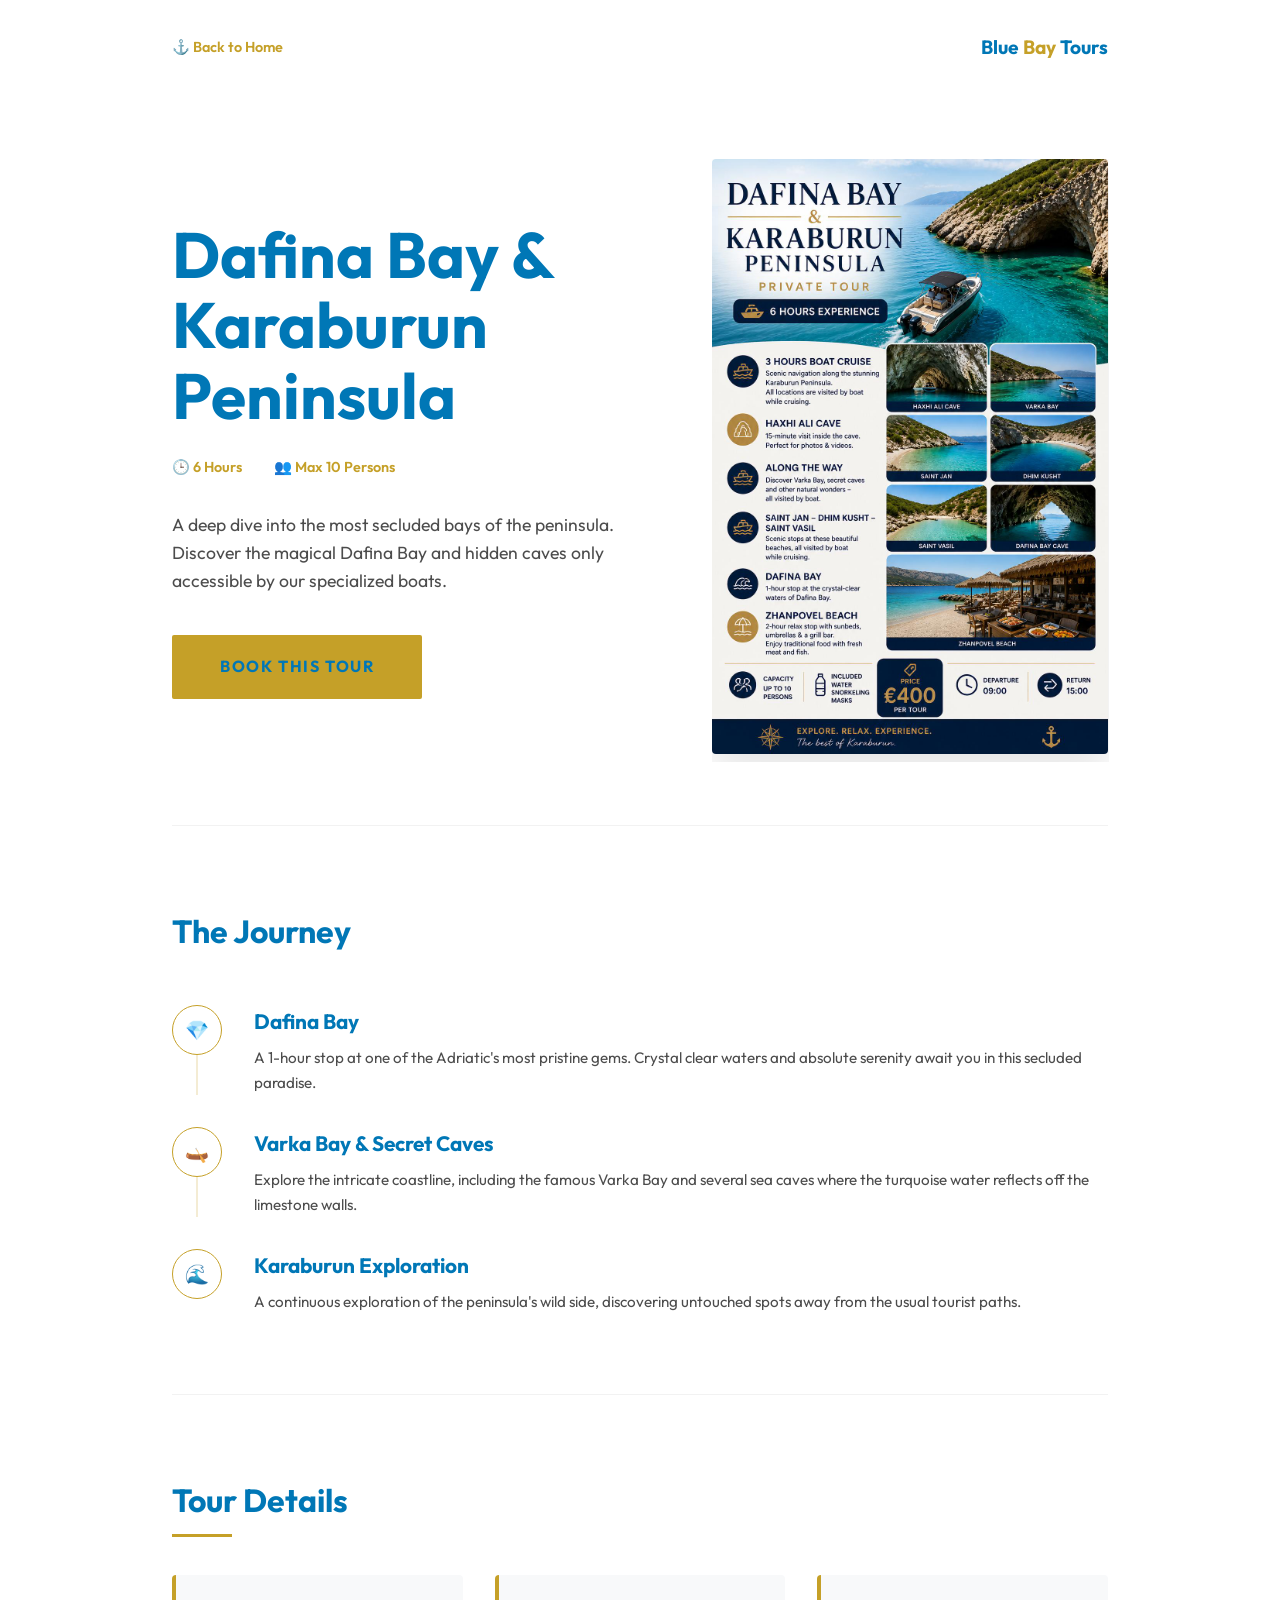
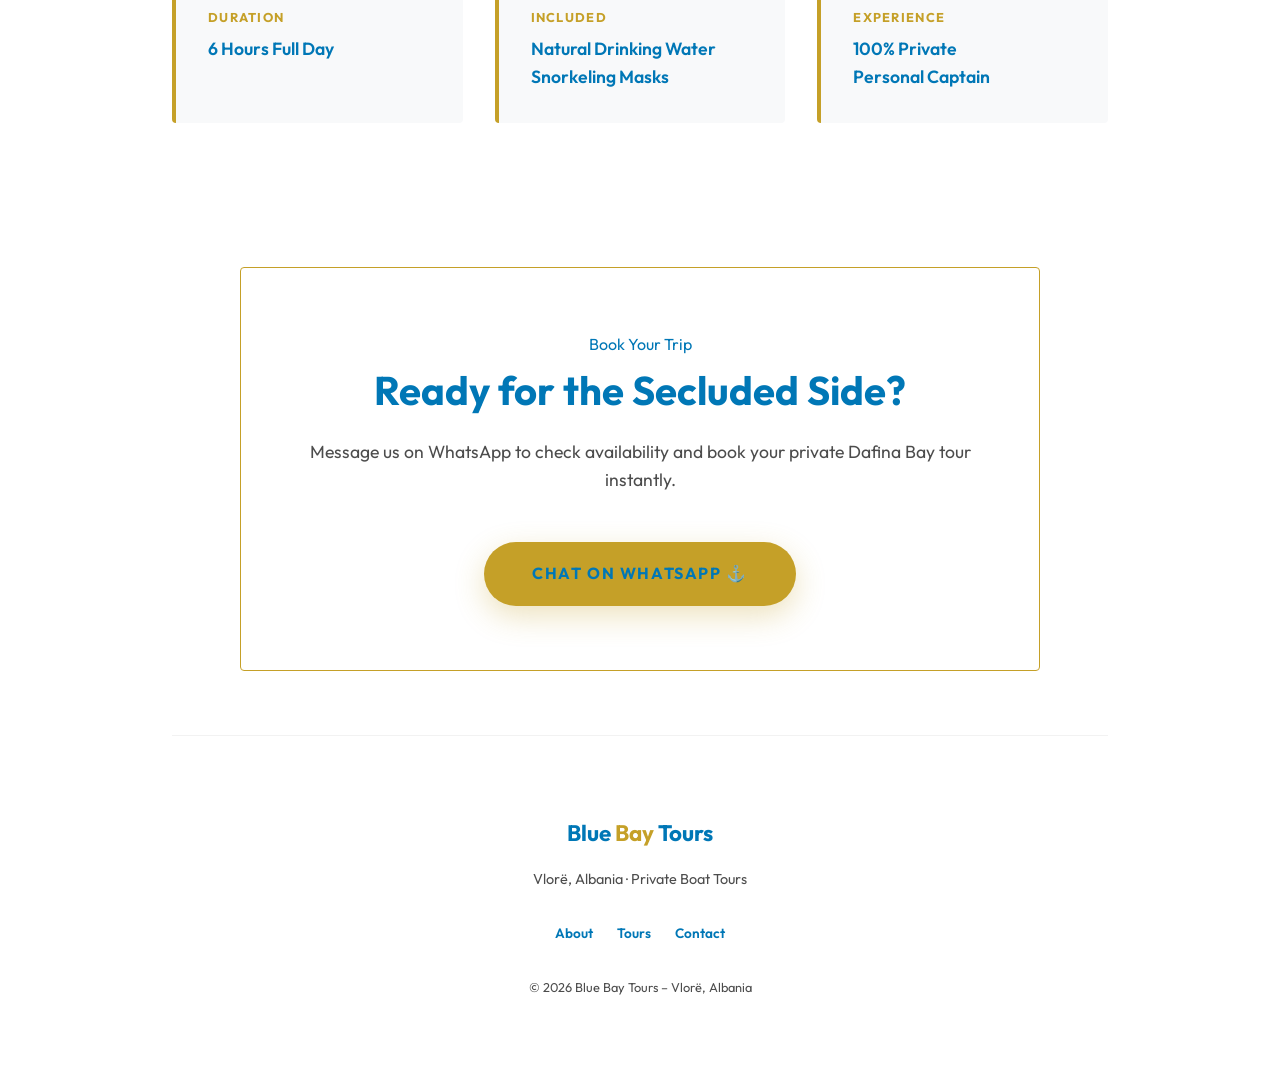
==== dafina-bay-tour.html @ d7ace88e "Add hero background video for a more dynamic experience" ====
<!DOCTYPE html>
<html lang="en">
<head>
<meta charset="UTF-8">
<meta name="viewport" content="width=device-width, initial-scale=1.0">
<title>Dafina Bay & Karaburun Peninsula – Blue Bay Tours</title>
<link href="https://fonts.googleapis.com/css2?family=Outfit:wght@300;400;500;600;700&display=swap" rel="stylesheet">
<style>
  :root {
    --pearl: #FFFFFF;
    --navy: #0077B6;
    --gold: #C5A028;
    --gold-light: #E0C158;
    --white: #FFFFFF;
    --black: #000000;
    --white-dim: rgba(0, 0, 0, 0.7);
    --font-main: 'Outfit', sans-serif;
    --transition: 0.5s cubic-bezier(0.23, 1, 0.32, 1);
  }
  *, *::before, *::after { margin: 0; padding: 0; box-sizing: border-box; }
  body {
    background: var(--white);
    color: var(--navy);
    font-family: var(--font-main);
    line-height: 1.6;
    overflow-x: hidden;
  }
  .container { max-width: 1000px; margin: 0 auto; padding: 0 2rem; }
  
  header { padding: 2rem 0; display: flex; align-items: center; justify-content: space-between; }
  .back-link { text-decoration: none; color: var(--gold); font-weight: 600; font-size: 0.9rem; display: flex; align-items: center; gap: 0.5rem; transition: transform 0.3s; }
  .back-link:hover { transform: translateX(-5px); }
  
  .tour-hero { padding: 4rem 0; display: grid; grid-template-columns: 1.2fr 1fr; gap: 4rem; align-items: center; }
  .hero-content h1 { font-size: clamp(2.5rem, 5vw, 4rem); line-height: 1.1; margin-bottom: 1.5rem; font-weight: 700; color: var(--navy); }
  .hero-meta { display: flex; gap: 2rem; margin-bottom: 2rem; }
  .meta-item { display: flex; align-items: center; gap: 0.6rem; font-size: 0.9rem; font-weight: 600; color: var(--gold); }
  .hero-img { width: 100%; border-radius: 4px; box-shadow: 0 20px 40px rgba(0,0,0,0.1); }
  
  .tour-section { padding: 5rem 0; border-top: 1px solid rgba(0,0,0,0.05); }
  .section-title { margin-bottom: 3rem; font-size: 2rem; position: relative; }
  .section-title::after { content: ''; position: absolute; bottom: -10px; left: 0; width: 60px; height: 3px; background: var(--gold); }
  
  /* ===== REVEAL ANIMATIONS ===== */
  .js-enabled .reveal {
    opacity: 0;
    will-change: transform, opacity, filter, clip-path;
    transition: all 1.2s cubic-bezier(0.16, 1, 0.3, 1);
  }
  .js-enabled .reveal-up { transform: translateY(50px); }
  .js-enabled .reveal-left { transform: translateX(-50px); }
  .js-enabled .reveal-right { transform: translateX(50px); }
  .js-enabled .reveal-scale { transform: scale(0.95); }
  .js-enabled .reveal-blur { filter: blur(8px); }
  
  .mask-wrap { overflow: hidden; display: block; }
  .js-enabled .reveal-mask { transform: translateY(100%); }
  
  .js-enabled .reveal-clip { clip-path: inset(100% 0 0 0); }
  
  .reveal.visible {
    opacity: 1 !important;
    transform: translate(0) scale(1) !important;
    filter: blur(0) !important;
    clip-path: inset(0 0 0 0) !important;
  }
  
  .itinerary { display: flex; flex-direction: column; gap: 2rem; }
  .itinerary-item { display: flex; gap: 2rem; position: relative; }
  .itinerary-item::before { content: ''; position: absolute; left: 24px; top: 50px; bottom: -30px; width: 2px; background: rgba(197, 160, 40, 0.2); }
  .itinerary-item:last-child::before { display: none; }
  .itinerary-icon { width: 50px; height: 50px; background: var(--white); color: var(--gold); border: 1px solid var(--gold); border-radius: 50%; display: flex; align-items: center; justify-content: center; font-size: 1.2rem; flex-shrink: 0; z-index: 2; }
  .itinerary-text h3 { margin-bottom: 0.5rem; font-size: 1.3rem; }
  .itinerary-text p { color: var(--white-dim); font-size: 0.95rem; }
  
  .info-grid { display: grid; grid-template-columns: repeat(auto-fit, minmax(200px, 1fr)); gap: 2rem; }
  .info-card { background: #F8F9FA; padding: 2rem; border-radius: 4px; border-left: 4px solid var(--gold); }
  .info-card h4 { font-size: 0.8rem; text-transform: uppercase; letter-spacing: 0.1em; color: var(--gold); margin-bottom: 0.5rem; }
  .info-card p { font-size: 1.1rem; font-weight: 600; }
  
  .booking-box { background: var(--white); color: var(--navy); padding: 4rem; border-radius: 4px; text-align: center; margin-top: 4rem; border: 1px solid var(--gold); }
  .btn-primary { background: var(--gold); color: var(--navy); text-decoration: none; padding: 1.2rem 3rem; border-radius: 2px; font-weight: 700; font-size: 1rem; text-transform: uppercase; letter-spacing: 0.1em; display: inline-block; transition: all var(--transition); }
  .btn-primary:hover { background: var(--gold-light); transform: translateY(-3px); box-shadow: 0 10px 30px rgba(197, 160, 40, 0.3); }

  @media (max-width: 900px) {
    .tour-hero { grid-template-columns: 1fr; gap: 2rem; text-align: center; }
    .hero-meta { justify-content: center; }
    .hero-content { order: 2; }
    .hero-img-wrap { order: 1; }
    .booking-box { padding: 3rem 2rem; }
    .info-grid { grid-template-columns: 1fr; }
  }
</style>
</head>
<body>

<div class="container">
  <header>
    <a href="index.html" class="back-link">⚓ Back to Home</a>
    <div style="font-weight: 700; font-size: 1.2rem;">Blue <span style="color: var(--gold);">Bay</span> Tours</div>
  </header>

  <section class="tour-hero">
    <div class="hero-content">
      <div class="mask-wrap">
        <h1 class="reveal reveal-mask">Dafina Bay &<br>Karaburun Peninsula</h1>
      </div>
      <div class="hero-meta reveal reveal-up">
        <div class="meta-item">🕒 6 Hours</div>
        <div class="meta-item">👥 Max 10 Persons</div>
      </div>
      <p class="reveal reveal-up" style="font-size: 1.1rem; color: var(--white-dim); margin-bottom: 2.5rem;">A deep dive into the most secluded bays of the peninsula. Discover the magical Dafina Bay and hidden caves only accessible by our specialized boats.</p>
      <a href="#book" class="btn-primary reveal reveal-up">Book This Tour</a>
    </div>
    <div class="hero-img-wrap reveal reveal-clip">
      <img src="tour3.jpeg" alt="Dafina Bay" class="hero-img">
    </div>
  </section>

  <section class="tour-section">
    <div class="mask-wrap">
      <h2 class="section-title reveal reveal-mask">The Journey</h2>
    </div>
    <div class="itinerary reveal-grid">
      <div class="itinerary-item reveal reveal-up">
        <div class="itinerary-icon">💎</div>
        <div class="itinerary-text">
          <h3>Dafina Bay</h3>
          <p>A 1-hour stop at one of the Adriatic's most pristine gems. Crystal clear waters and absolute serenity await you in this secluded paradise.</p>
        </div>
      </div>
      <div class="itinerary-item reveal reveal-up">
        <div class="itinerary-icon">🛶</div>
        <div class="itinerary-text">
          <h3>Varka Bay & Secret Caves</h3>
          <p>Explore the intricate coastline, including the famous Varka Bay and several sea caves where the turquoise water reflects off the limestone walls.</p>
        </div>
      </div>
      <div class="itinerary-item reveal reveal-up">
        <div class="itinerary-icon">🌊</div>
        <div class="itinerary-text">
          <h3>Karaburun Exploration</h3>
          <p>A continuous exploration of the peninsula's wild side, discovering untouched spots away from the usual tourist paths.</p>
        </div>
      </div>
    </div>
  </section>

  <section class="tour-section">
    <h2 class="section-title">Tour Details</h2>
    <div class="info-grid">
      <div class="info-card">
        <h4>Duration</h4>
        <p>6 Hours Full Day</p>
      </div>
      <div class="info-card">
        <h4>Included</h4>
        <p>Natural Drinking Water</p>
        <p>Snorkeling Masks</p>
      </div>
      <div class="info-card">
        <h4>Experience</h4>
        <p>100% Private</p>
        <p>Personal Captain</p>
      </div>
    </div>
  </section>

  <section class="booking-box reveal" id="book" style="text-align: center; max-width: 800px; margin: 4rem auto;">
    <span class="section-label">Book Your Trip</span>
    <h2 style="font-family: var(--font-display); font-size: 2.5rem; color: var(--navy); margin-bottom: 1rem;">Ready for the Secluded Side?</h2>
    <p style="color: var(--white-dim); font-size: 1.1rem; margin-bottom: 3rem;">Message us on WhatsApp to check availability and book your private Dafina Bay tour instantly.</p>
    <a href="https://wa.me/355692242662?text=I'm%20interested%20in%20the%20Dafina%20Bay%20Tour" target="_blank" class="btn-primary" style="padding: 1.2rem 3rem; border-radius: 50px; font-size: 1rem; box-shadow: 0 10px 30px rgba(197, 160, 40, 0.3);">Chat on WhatsApp ⚓</a>
  </section>

  <footer style="padding: 5rem 0; text-align: center; border-top: 1px solid rgba(0,0,0,0.05); margin-top: 4rem;">
    <div style="font-family: 'Outfit', sans-serif; font-size: 1.4rem; font-weight: 700; color: var(--navy); margin-bottom: 1rem;">Blue <span style="color: var(--gold);">Bay</span> Tours</div>
    <p style="color: var(--white-dim); font-size: 0.9rem; margin-bottom: 2rem;">Vlorë, Albania · Private Boat Tours</p>
    <div style="display: flex; justify-content: center; gap: 1.5rem; margin-bottom: 2rem;">
      <a href="index.html#about" style="color: var(--navy); text-decoration: none; font-size: 0.85rem; font-weight: 600;">About</a>
      <a href="index.html#tours" style="color: var(--navy); text-decoration: none; font-size: 0.85rem; font-weight: 600;">Tours</a>
      <a href="index.html#contact" style="color: var(--navy); text-decoration: none; font-size: 0.85rem; font-weight: 600;">Contact</a>
    </div>
    <p style="color: var(--white-dim); font-size: 0.8rem;">&copy; 2026 Blue Bay Tours – Vlorë, Albania</p>
  </footer>
</div>

<script>
  document.documentElement.classList.add('js-enabled');
  const io = new IntersectionObserver((entries) => {
    entries.forEach(e => {
      if (e.isIntersecting) {
        revealElement(e.target);
        io.unobserve(e.target);
      }
    });
  }, { threshold: 0.1 });

  function revealElement(el) {
    el.classList.add('visible');
    if (el.classList.contains('reveal-grid')) {
      Array.from(el.children).forEach((child, i) => {
        setTimeout(() => {
          child.classList.add('visible');
          child.style.opacity = '1';
          child.style.transform = 'translate(0) scale(1)';
          child.style.clipPath = 'inset(0 0 0 0)';
        }, i * 150);
      });
    }
  }

  document.querySelectorAll('.reveal').forEach(el => {
    const rect = el.getBoundingClientRect();
    if (rect.top < window.innerHeight && rect.bottom > 0) revealElement(el);
    else io.observe(el);
  });
</script>

</body>
</html>
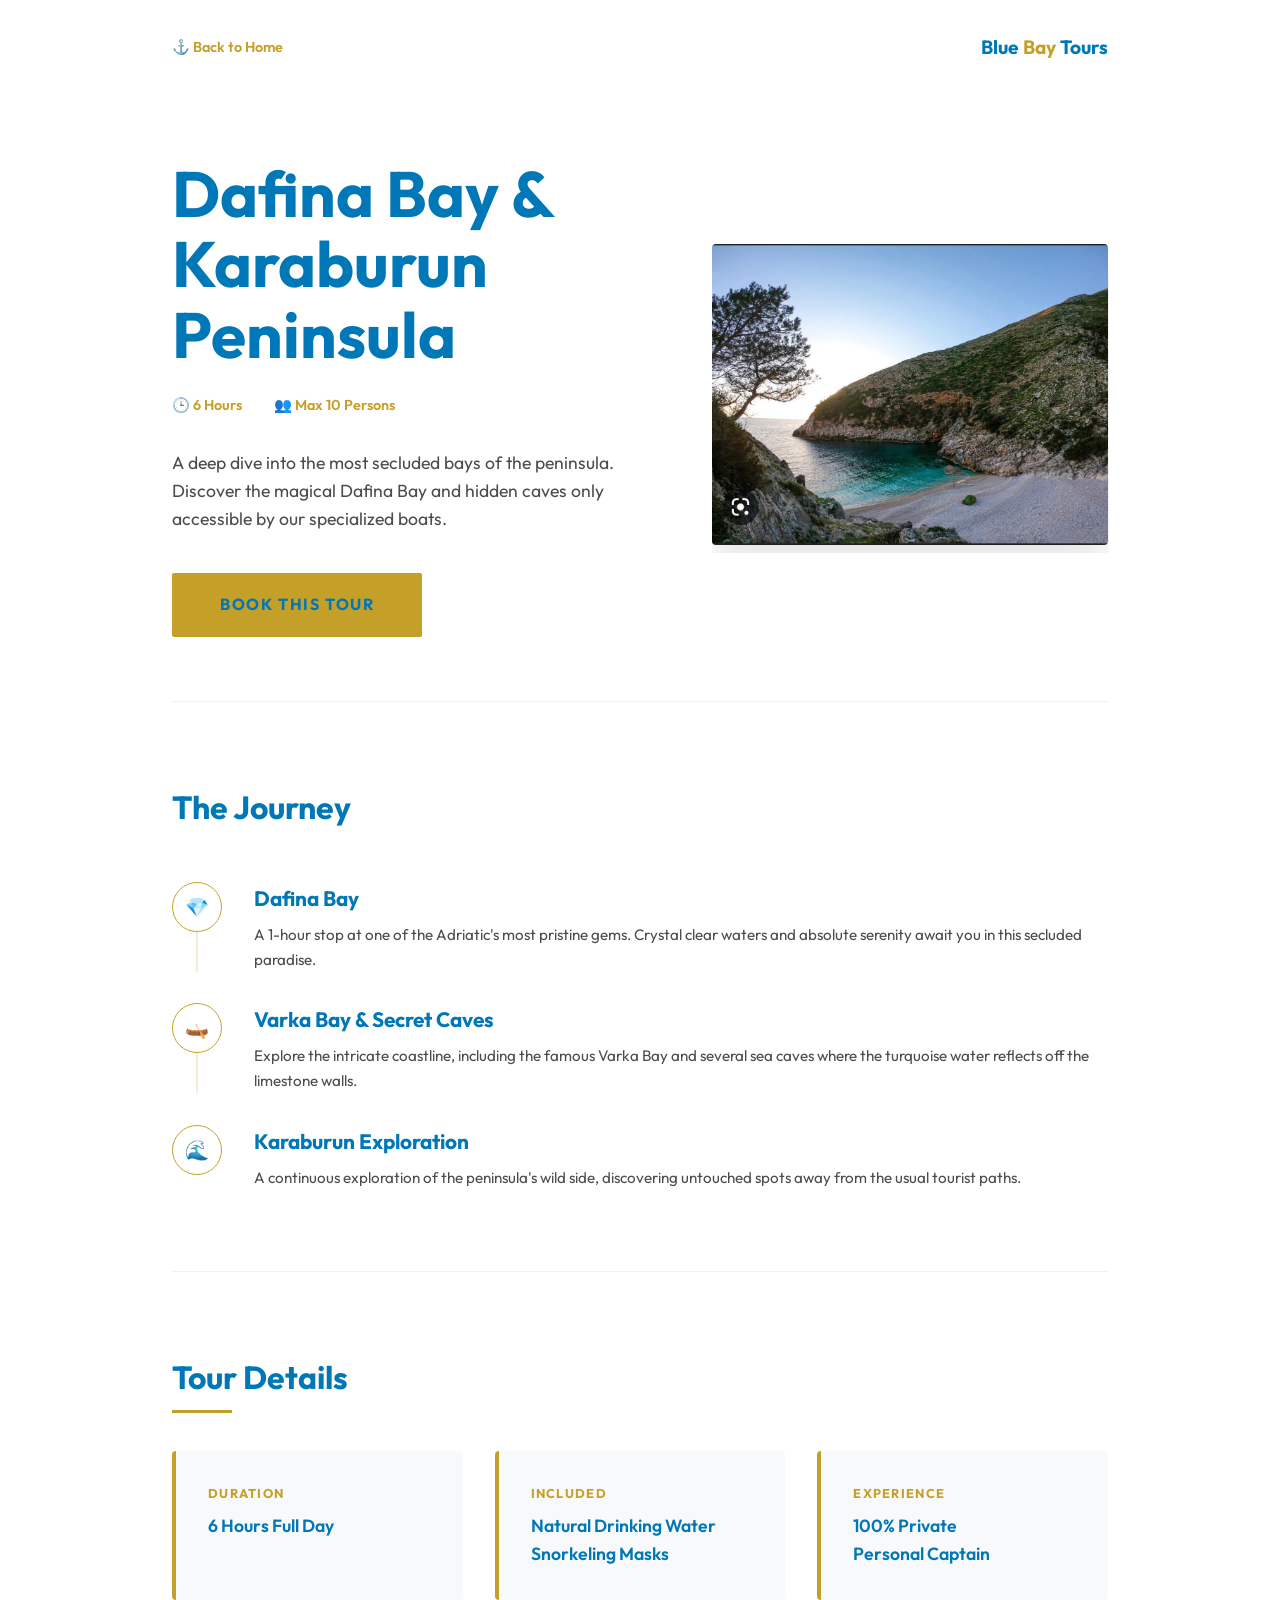
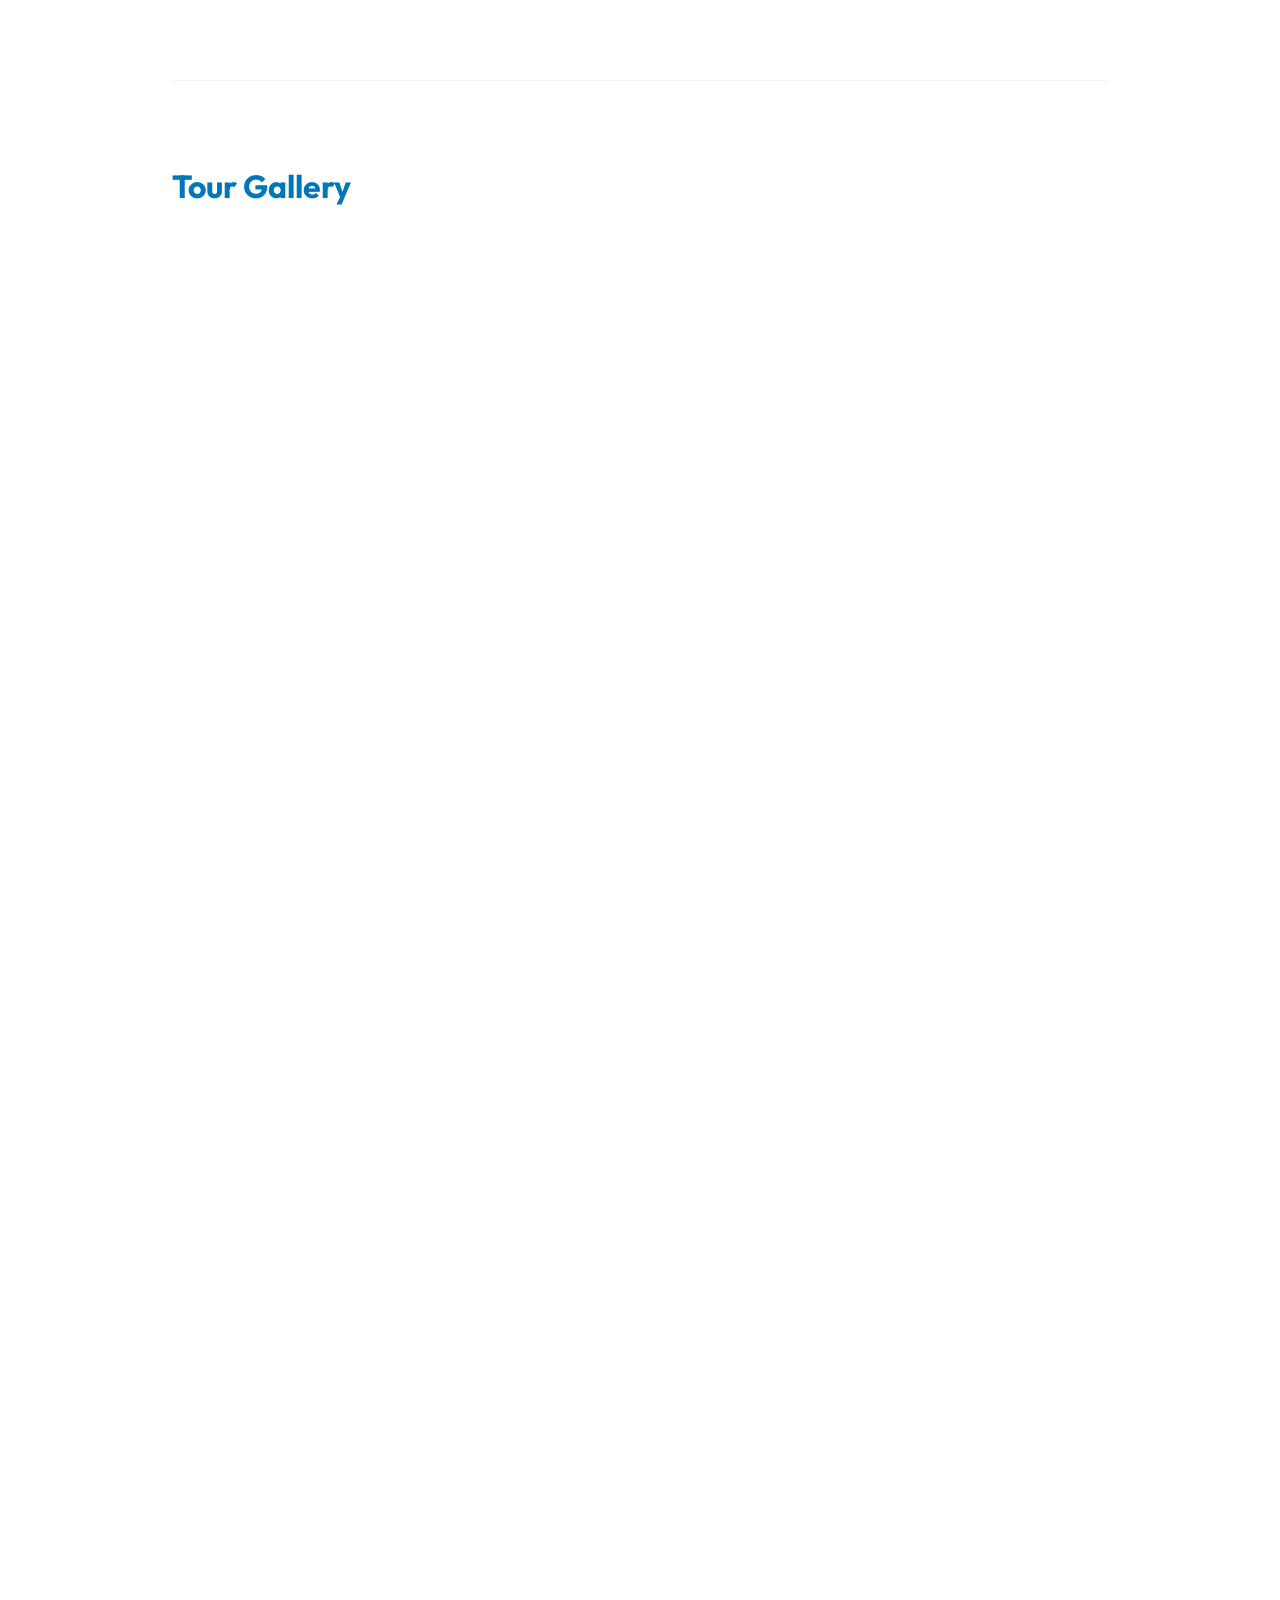
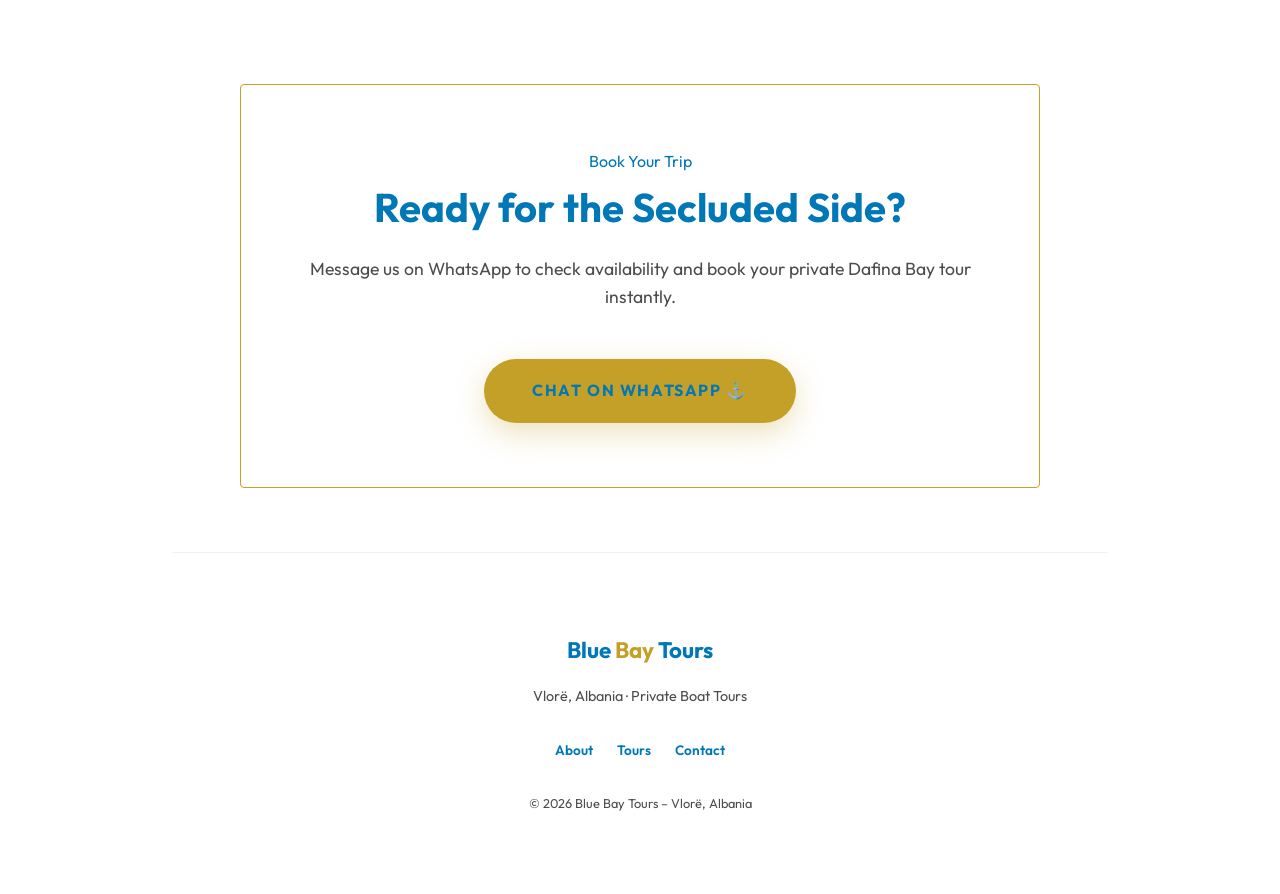
==== commit 3e459090: "Implement premium redesign and dynamic galleries" ====
--- a/dafina-bay-tour.html
+++ b/dafina-bay-tour.html
@@ -112,7 +112,7 @@
       <p class="reveal reveal-up" style="font-size: 1.1rem; color: var(--white-dim); margin-bottom: 2.5rem;">A deep dive into the most secluded bays of the peninsula. Discover the magical Dafina Bay and hidden caves only accessible by our specialized boats.</p>
       <a href="#book" class="btn-primary reveal reveal-up">Book This Tour</a>
     </div>
-    <div class="hero-img-wrap reveal reveal-clip">
+    <div class="hero-img-wrap reveal reveal-clip" data-tour-id="dafina">
       <img src="tour3.jpeg" alt="Dafina Bay" class="hero-img">
     </div>
   </section>
@@ -163,6 +163,16 @@
         <p>100% Private</p>
         <p>Personal Captain</p>
       </div>
+    </div>
+  </section>
+
+  <!-- DYNAMIC GALLERY SECTION -->
+  <section class="tour-section" id="tour-specific-gallery" data-tour-id="dafina">
+    <div class="mask-wrap">
+      <h2 class="section-title reveal reveal-mask">Tour Gallery</h2>
+    </div>
+    <div class="tour-gallery-grid" style="display: grid; grid-template-columns: repeat(auto-fill, minmax(250px, 1fr)); gap: 1rem; margin-top: 2rem;">
+      <!-- Images will be injected here by gallery.js -->
     </div>
   </section>
 
@@ -217,5 +227,9 @@
   });
 </script>
 
+<!-- Dynamic Gallery Scripts -->
+<script src="gallery-config.js"></script>
+<script src="gallery.js"></script>
+
 </body>
 </html>
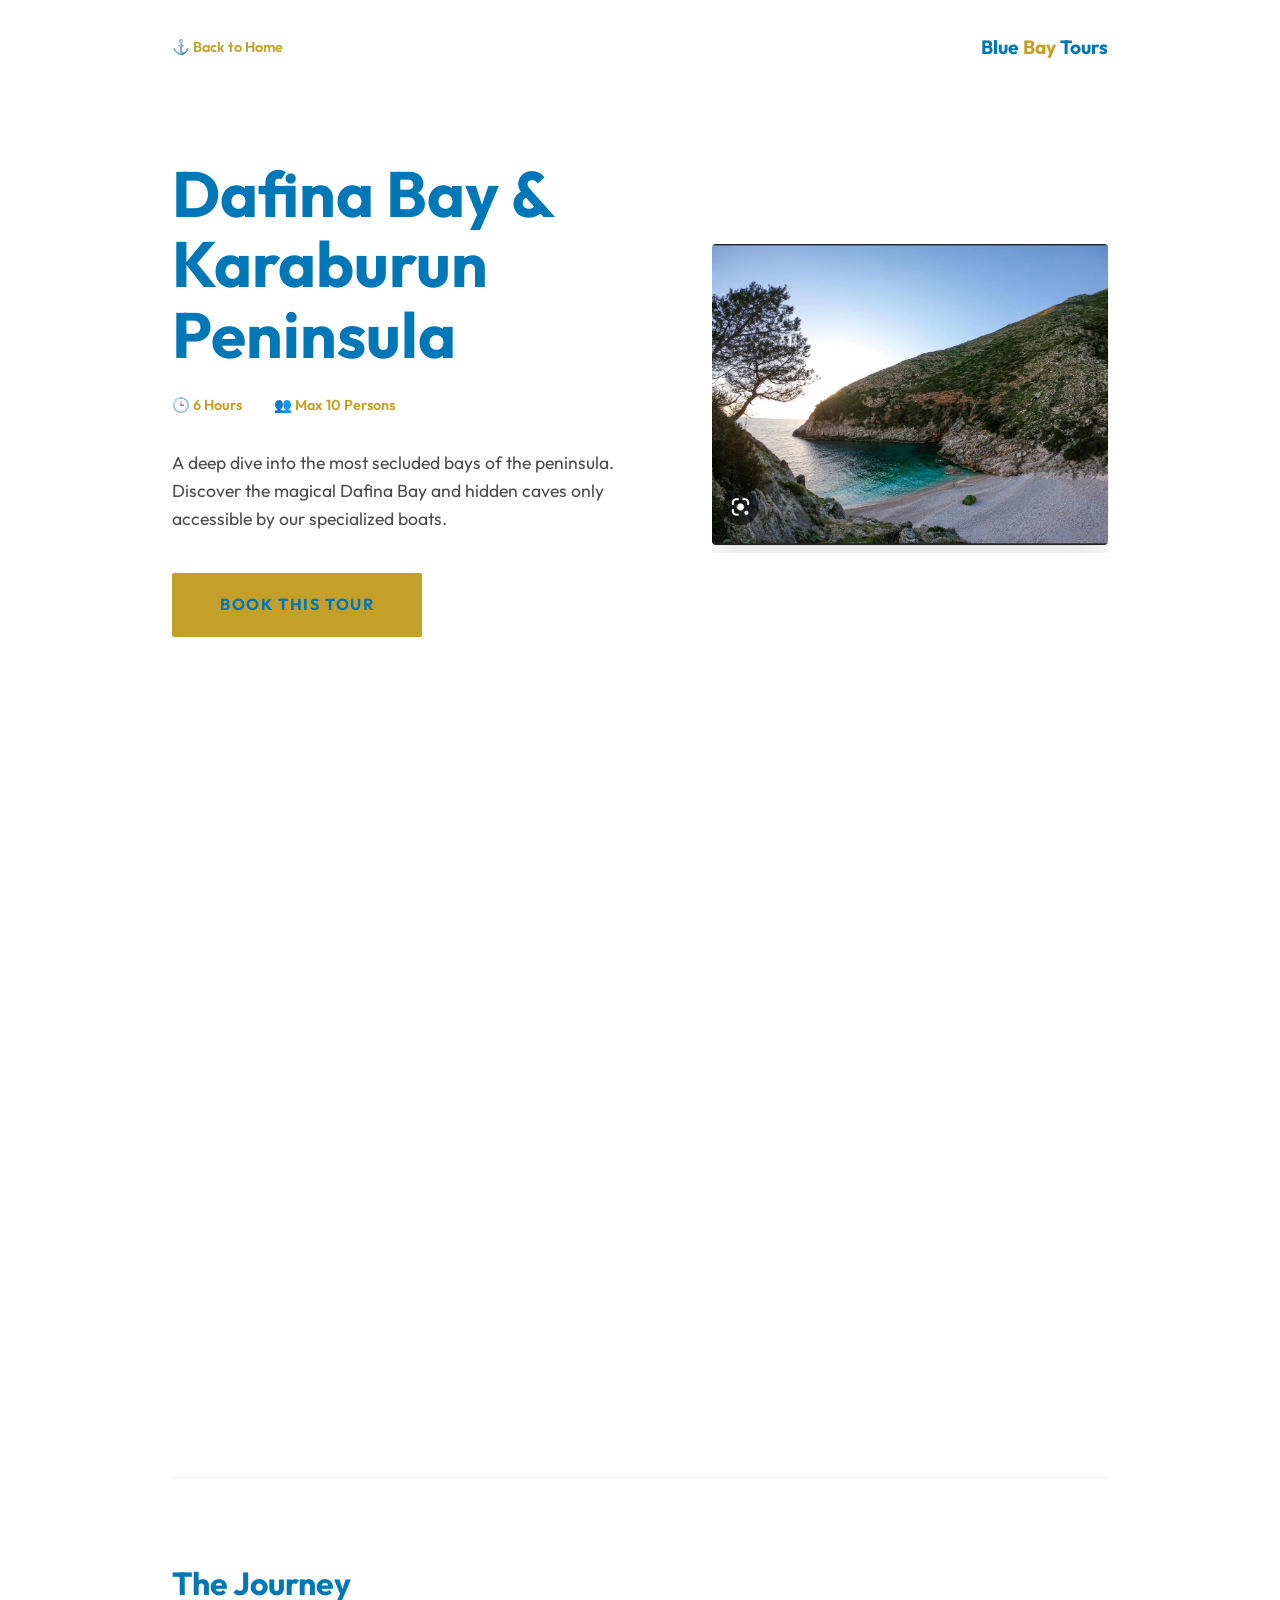
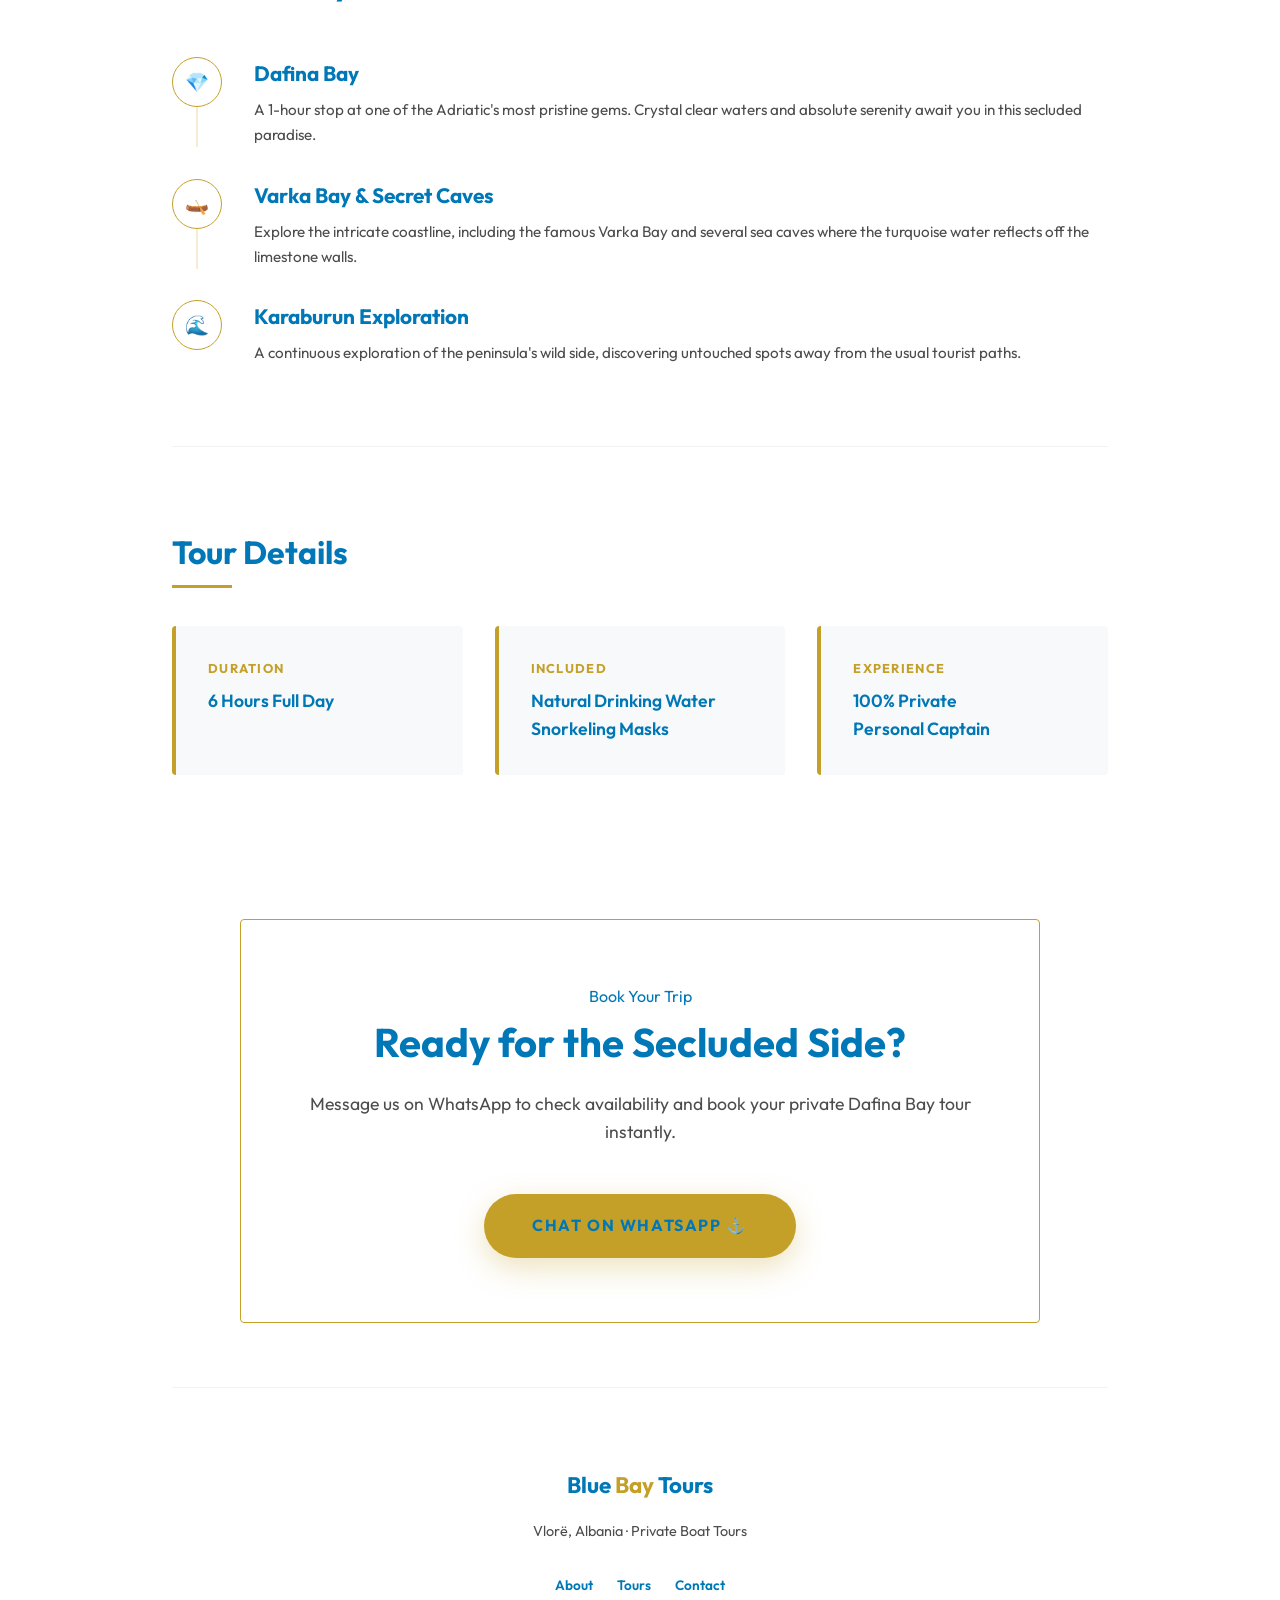
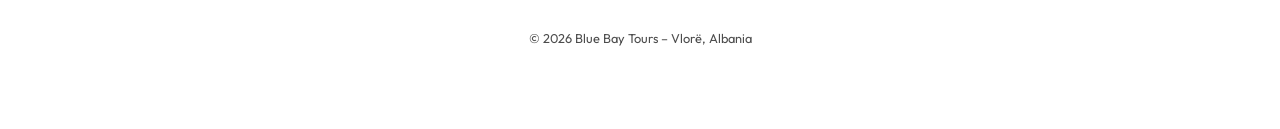
==== commit 58b111a4: "Fix tour titles, move galleries below hero, and implement gallery slider" ====
--- a/dafina-bay-tour.html
+++ b/dafina-bay-tour.html
@@ -117,6 +117,9 @@
     </div>
   </section>
 
+  <!-- DYNAMIC GALLERY SECTION -->
+  <section class="tour-section" id="tour-specific-gallery" data-tour-id="dafina" style="padding-top: 0; border: none;"></section>
+
   <section class="tour-section">
     <div class="mask-wrap">
       <h2 class="section-title reveal reveal-mask">The Journey</h2>
@@ -166,15 +169,7 @@
     </div>
   </section>
 
-  <!-- DYNAMIC GALLERY SECTION -->
-  <section class="tour-section" id="tour-specific-gallery" data-tour-id="dafina">
-    <div class="mask-wrap">
-      <h2 class="section-title reveal reveal-mask">Tour Gallery</h2>
-    </div>
-    <div class="tour-gallery-grid" style="display: grid; grid-template-columns: repeat(auto-fill, minmax(250px, 1fr)); gap: 1rem; margin-top: 2rem;">
-      <!-- Images will be injected here by gallery.js -->
-    </div>
-  </section>
+
 
   <section class="booking-box reveal" id="book" style="text-align: center; max-width: 800px; margin: 4rem auto;">
     <span class="section-label">Book Your Trip</span>
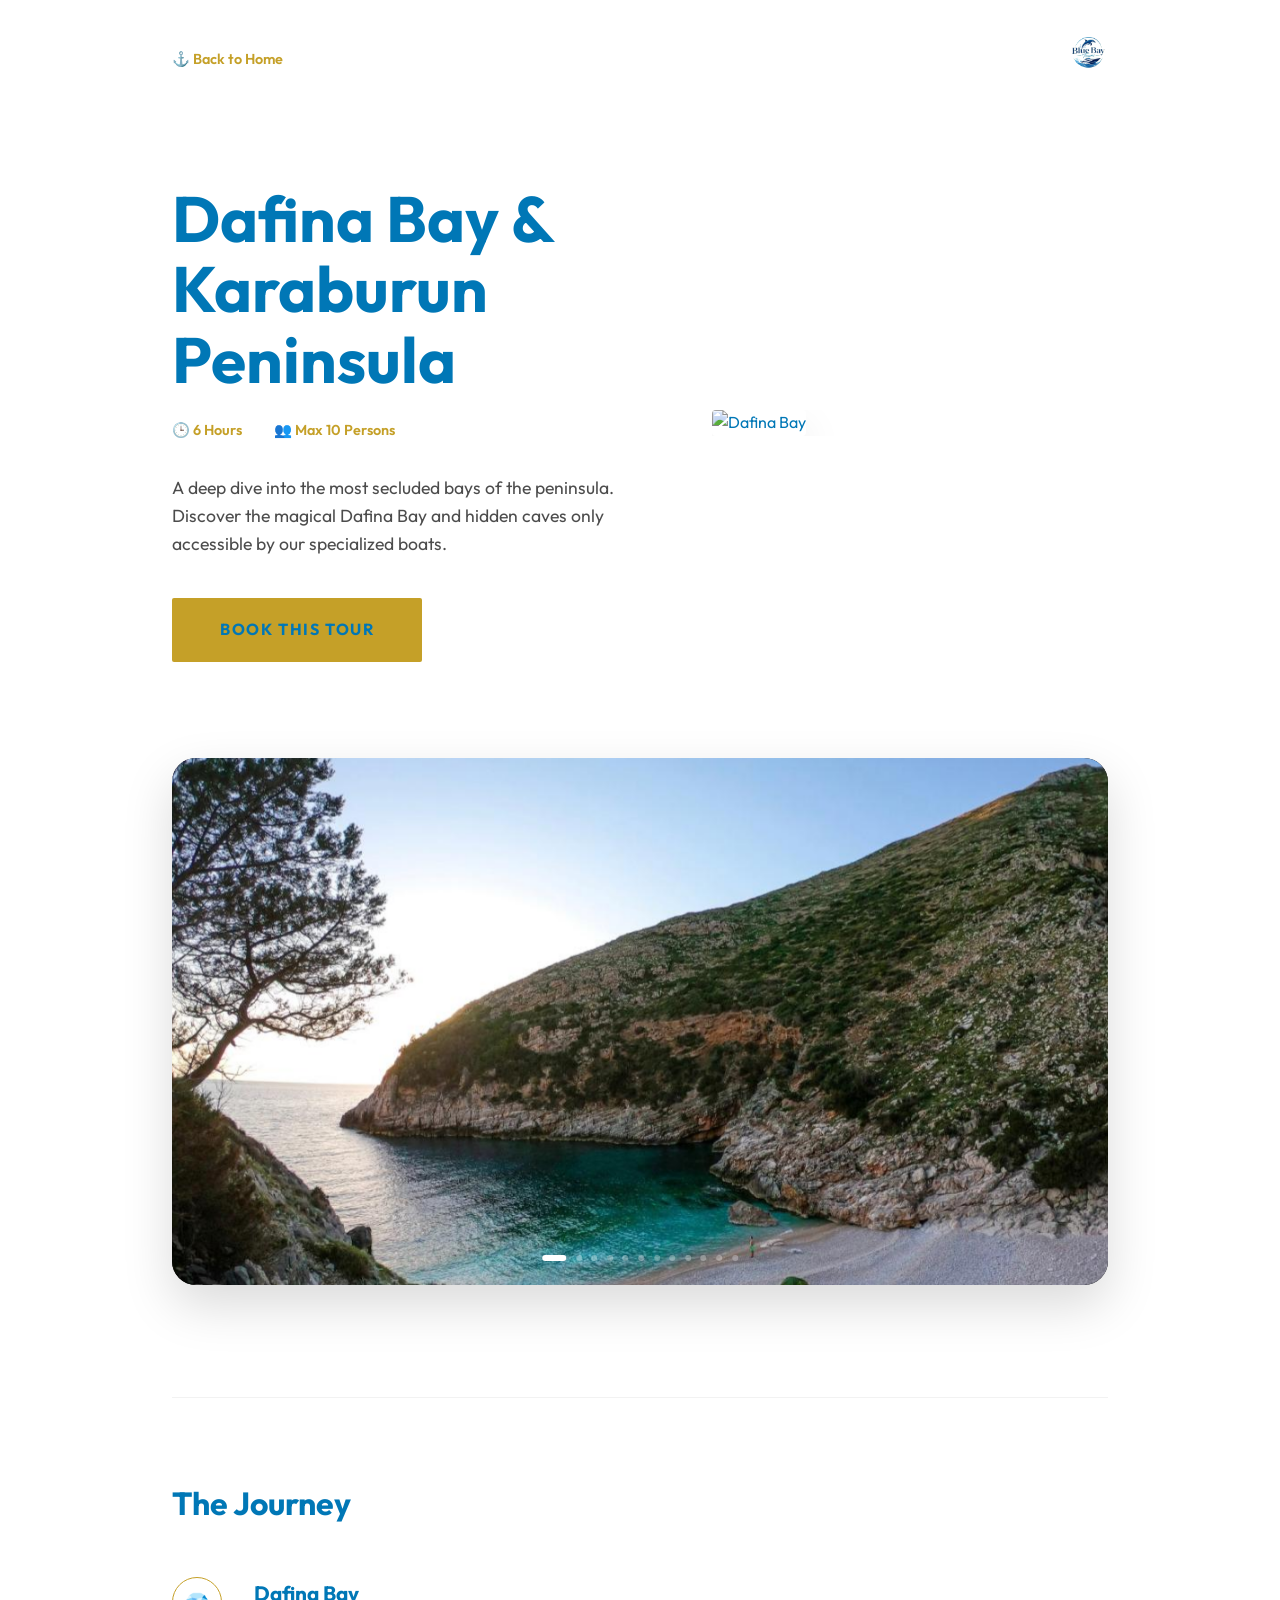
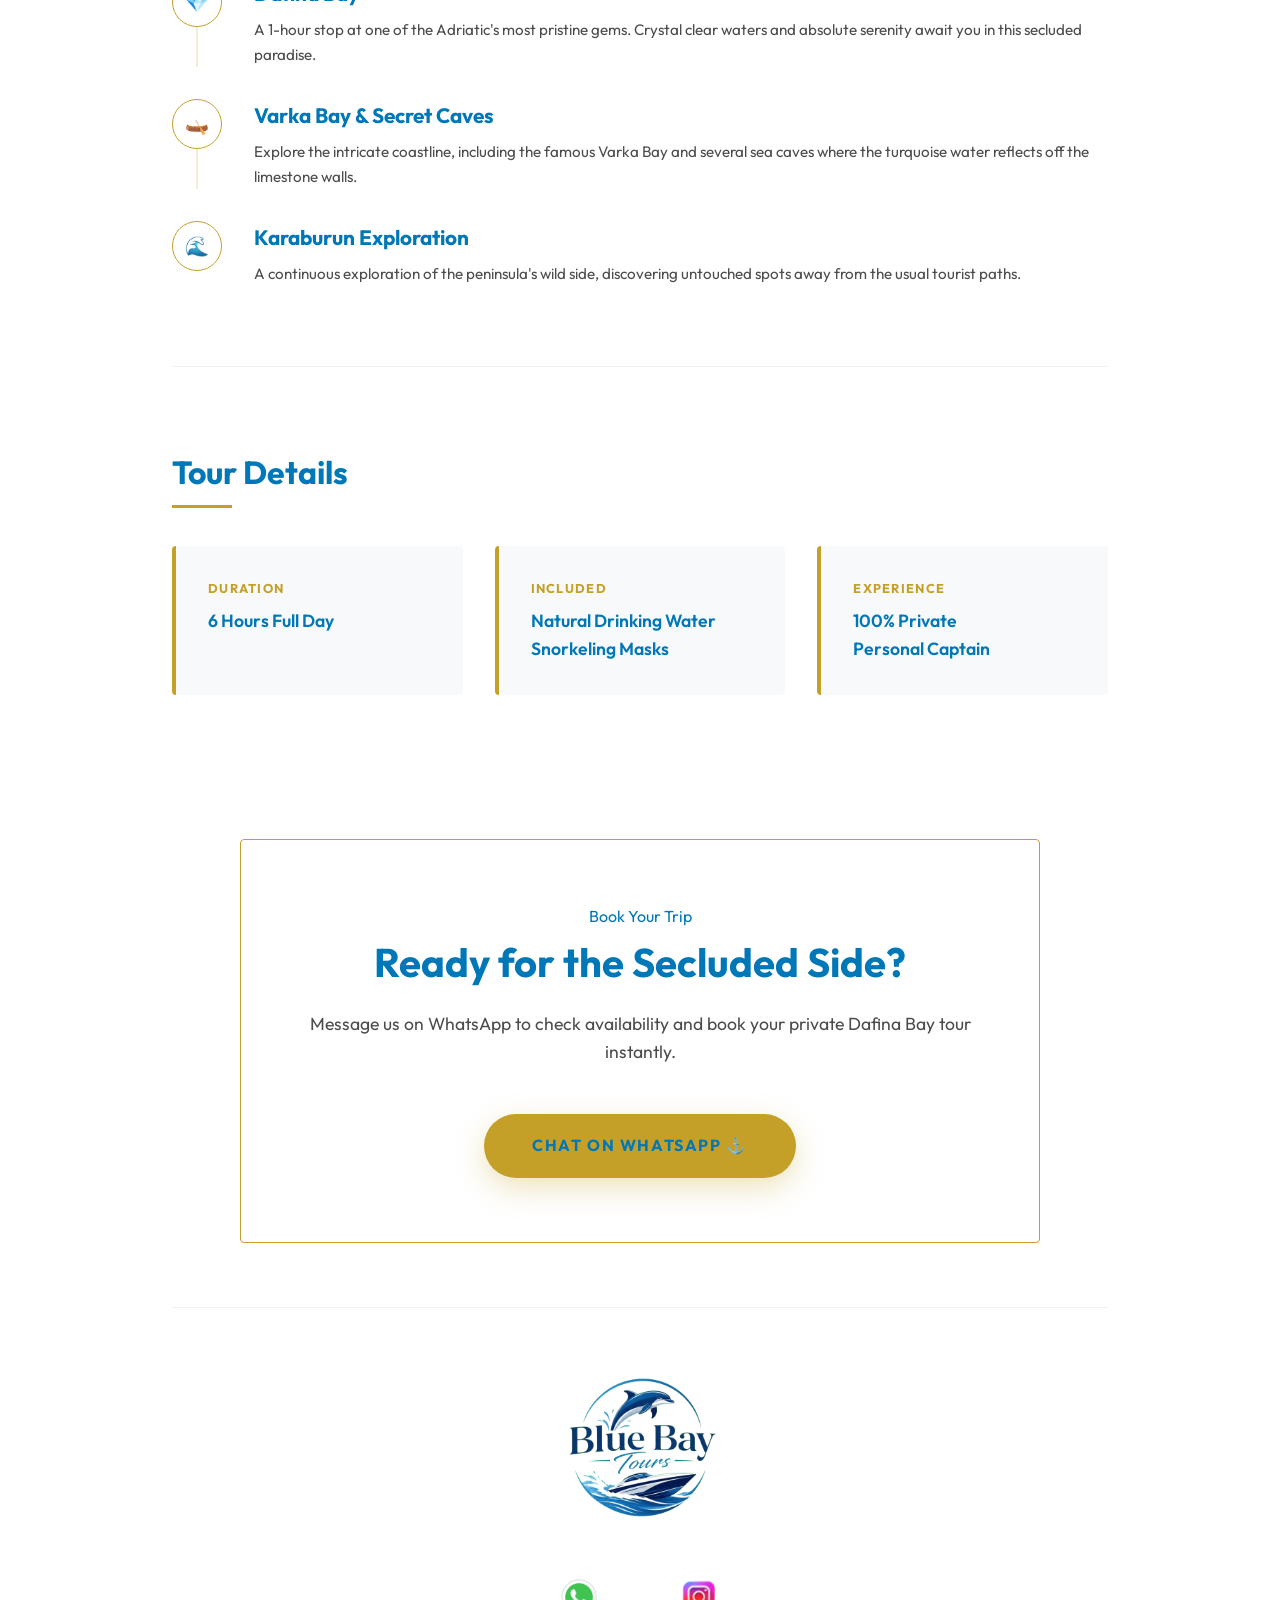
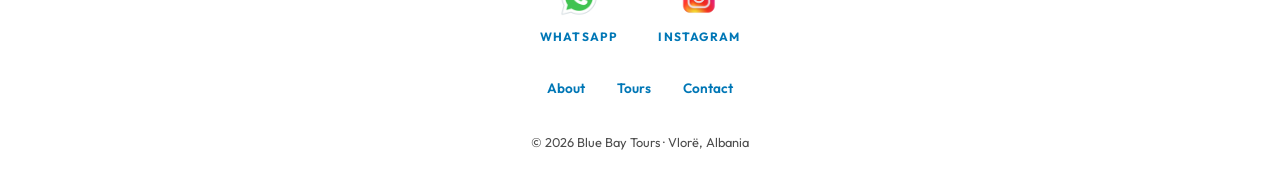
==== commit 4adc8325: "Update site aesthetics, slideshow, and footers" ====
--- a/dafina-bay-tour.html
+++ b/dafina-bay-tour.html
@@ -90,14 +90,46 @@
     .booking-box { padding: 3rem 2rem; }
     .info-grid { grid-template-columns: 1fr; }
   }
+
+  .footer-socials {
+    display: flex;
+    justify-content: center;
+    gap: 2.5rem;
+    margin-bottom: 2rem;
+  }
+  .social-item {
+    display: flex;
+    flex-direction: column;
+    align-items: center;
+    text-decoration: none;
+    color: var(--navy);
+    transition: transform 0.3s ease;
+    gap: 0.6rem;
+  }
+  .social-item:hover {
+    transform: translateY(-5px);
+  }
+  .social-item img {
+    width: 42px;
+    height: auto;
+  }
+  .social-item span {
+    font-size: 0.75rem;
+    font-weight: 700;
+    text-transform: uppercase;
+    letter-spacing: 0.1em;
+  }
 </style>
+
+
+<link rel="stylesheet" href="apple-slideshow.css">
 </head>
 <body>
 
 <div class="container">
   <header>
     <a href="index.html" class="back-link">⚓ Back to Home</a>
-    <div style="font-weight: 700; font-size: 1.2rem;">Blue <span style="color: var(--gold);">Bay</span> Tours</div>
+    <div style="margin-bottom: 0.5rem;"><img src="logo.png" alt="Blue Bay Tours Logo" style="height: 40px; width: auto;"></div>
   </header>
 
   <section class="tour-hero">
@@ -117,8 +149,10 @@
     </div>
   </section>
 
-  <!-- DYNAMIC GALLERY SECTION -->
-  <section class="tour-section" id="tour-specific-gallery" data-tour-id="dafina" style="padding-top: 0; border: none;"></section>
+  <!-- APPLE-STYLE SLIDESHOW SECTION -->
+  <section class="tour-section" style="padding-top: 0; border: none;">
+    <div id="apple-slideshow" data-tour-id="dafina" data-tour-name="Dafina Bay"></div>
+  </section>
 
   <section class="tour-section">
     <div class="mask-wrap">
@@ -178,16 +212,28 @@
     <a href="https://wa.me/355692242662?text=I'm%20interested%20in%20the%20Dafina%20Bay%20Tour" target="_blank" class="btn-primary" style="padding: 1.2rem 3rem; border-radius: 50px; font-size: 1rem; box-shadow: 0 10px 30px rgba(197, 160, 40, 0.3);">Chat on WhatsApp ⚓</a>
   </section>
 
-  <footer style="padding: 5rem 0; text-align: center; border-top: 1px solid rgba(0,0,0,0.05); margin-top: 4rem;">
-    <div style="font-family: 'Outfit', sans-serif; font-size: 1.4rem; font-weight: 700; color: var(--navy); margin-bottom: 1rem;">Blue <span style="color: var(--gold);">Bay</span> Tours</div>
-    <p style="color: var(--white-dim); font-size: 0.9rem; margin-bottom: 2rem;">Vlorë, Albania · Private Boat Tours</p>
-    <div style="display: flex; justify-content: center; gap: 1.5rem; margin-bottom: 2rem;">
+  <footer style="padding: 3rem 0 2rem; text-align: center; border-top: 1px solid rgba(0,0,0,0.05); margin-top: 4rem;">
+    <div style="margin-bottom: 2rem;"><img src="logo.png" alt="Blue Bay Tours Logo" style="height: 180px; width: auto;"></div>
+    
+    <div class="footer-socials">
+      <a href="https://wa.me/355692242662" target="_blank" class="social-item">
+        <img src="icons8-whatsapp-96.png" alt="WhatsApp">
+        <span>WhatsApp</span>
+      </a>
+      <a href="https://www.instagram.com/blue_bay_tour/" target="_blank" class="social-item">
+        <img src="icons8-instagram-94.png" alt="Instagram">
+        <span>Instagram</span>
+      </a>
+    </div>
+
+    <div style="display: flex; justify-content: center; gap: 2rem; margin-bottom: 2rem;">
       <a href="index.html#about" style="color: var(--navy); text-decoration: none; font-size: 0.85rem; font-weight: 600;">About</a>
       <a href="index.html#tours" style="color: var(--navy); text-decoration: none; font-size: 0.85rem; font-weight: 600;">Tours</a>
       <a href="index.html#contact" style="color: var(--navy); text-decoration: none; font-size: 0.85rem; font-weight: 600;">Contact</a>
     </div>
-    <p style="color: var(--white-dim); font-size: 0.8rem;">&copy; 2026 Blue Bay Tours – Vlorë, Albania</p>
+    <p style="color: var(--white-dim); font-size: 0.8rem;">&copy; 2026 Blue Bay Tours · Vlorë, Albania</p>
   </footer>
+
 </div>
 
 <script>
@@ -224,6 +270,7 @@
 
 <!-- Dynamic Gallery Scripts -->
 <script src="gallery-config.js"></script>
+<script src="apple-slideshow.js"></script>
 <script src="gallery.js"></script>
 
 </body>
--- a/apple-slideshow.css
+++ b/apple-slideshow.css
@@ -0,0 +1,147 @@
+/* 
+   Apple-Style Premium Slideshow Component
+   Aesthetics: Minimalist, Fluid, High-end
+*/
+
+:root {
+    --ss-border-radius: 1.5rem; /* rounded-2xl */
+    --ss-transition-speed: 0.8s; /* Snappier transition */
+    --ss-easing: cubic-bezier(0.4, 0, 0.2, 1);
+    --ss-dot-size: 6px;
+    --ss-dot-active-width: 24px;
+}
+
+.apple-slideshow-container {
+    position: relative;
+    width: 100%;
+    aspect-ratio: 16 / 9;
+    background: #000;
+    border-radius: var(--ss-border-radius);
+    overflow: hidden;
+    box-shadow: 0 20px 50px rgba(0, 0, 0, 0.15);
+    margin: 2rem 0;
+    user-select: none;
+}
+
+.apple-slideshow-inner {
+    position: absolute;
+    inset: 0;
+}
+
+.apple-slide {
+    position: absolute;
+    inset: 0;
+    opacity: 0;
+    transition: opacity var(--ss-transition-speed) var(--ss-easing);
+    overflow: hidden;
+}
+
+.apple-slide.active {
+    opacity: 1;
+    z-index: 1;
+}
+
+.apple-slide img {
+    width: 100%;
+    height: 100%;
+    object-fit: cover;
+    transform: scale(1);
+}
+
+/* Ken Burns Effect */
+.apple-slide.active img {
+    animation: kenBurns 8s linear forwards;
+}
+
+@keyframes kenBurns {
+    from { transform: scale(1); }
+    to { transform: scale(1.08); }
+}
+
+/* Minimalist Controls */
+.ss-nav-btn {
+    position: absolute;
+    top: 50%;
+    transform: translateY(-50%);
+    width: 48px;
+    height: 48px;
+    background: rgba(255, 255, 255, 0.1);
+    backdrop-filter: blur(8px);
+    border: none;
+    border-radius: 50%;
+    color: white;
+    font-size: 1.2rem;
+    cursor: pointer;
+    z-index: 10;
+    display: flex;
+    align-items: center;
+    justify-content: center;
+    opacity: 0;
+    transition: opacity 0.3s ease, background 0.3s ease;
+}
+
+.apple-slideshow-container:hover .ss-nav-btn {
+    opacity: 0.6;
+}
+
+.ss-nav-btn:hover {
+    opacity: 1 !important;
+    background: rgba(255, 255, 255, 0.2);
+}
+
+.ss-prev { left: 1.5rem; }
+.ss-next { right: 1.5rem; }
+
+/* Indicators */
+.ss-indicators {
+    position: absolute;
+    bottom: 1.5rem;
+    left: 50%;
+    transform: translateX(-50%);
+    display: flex;
+    gap: 0.6rem;
+    z-index: 10;
+}
+
+.ss-dot {
+    width: var(--ss-dot-size);
+    height: var(--ss-dot-size);
+    background: rgba(255, 255, 255, 0.3);
+    border-radius: 100px;
+    cursor: pointer;
+    transition: all 0.4s var(--ss-easing);
+}
+
+.ss-dot.active {
+    background: white;
+    width: var(--ss-dot-active-width);
+}
+
+/* Progress Bar (Alternative to dots if preferred) */
+.ss-progress-container {
+    position: absolute;
+    bottom: 0;
+    left: 0;
+    width: 100%;
+    height: 3px;
+    background: rgba(255, 255, 255, 0.1);
+    z-index: 11;
+}
+
+.ss-progress-bar {
+    height: 100%;
+    background: var(--gold, #C5A028);
+    width: 0%;
+    transition: width linear;
+}
+
+/* Responsive adjustments */
+@media (max-width: 768px) {
+    .apple-slideshow-container {
+        aspect-ratio: 4 / 3; /* Better for mobile */
+        border-radius: 1rem;
+    }
+    .ss-nav-btn {
+        display: none; /* Hide arrows on small screens, use touch */
+    }
+}
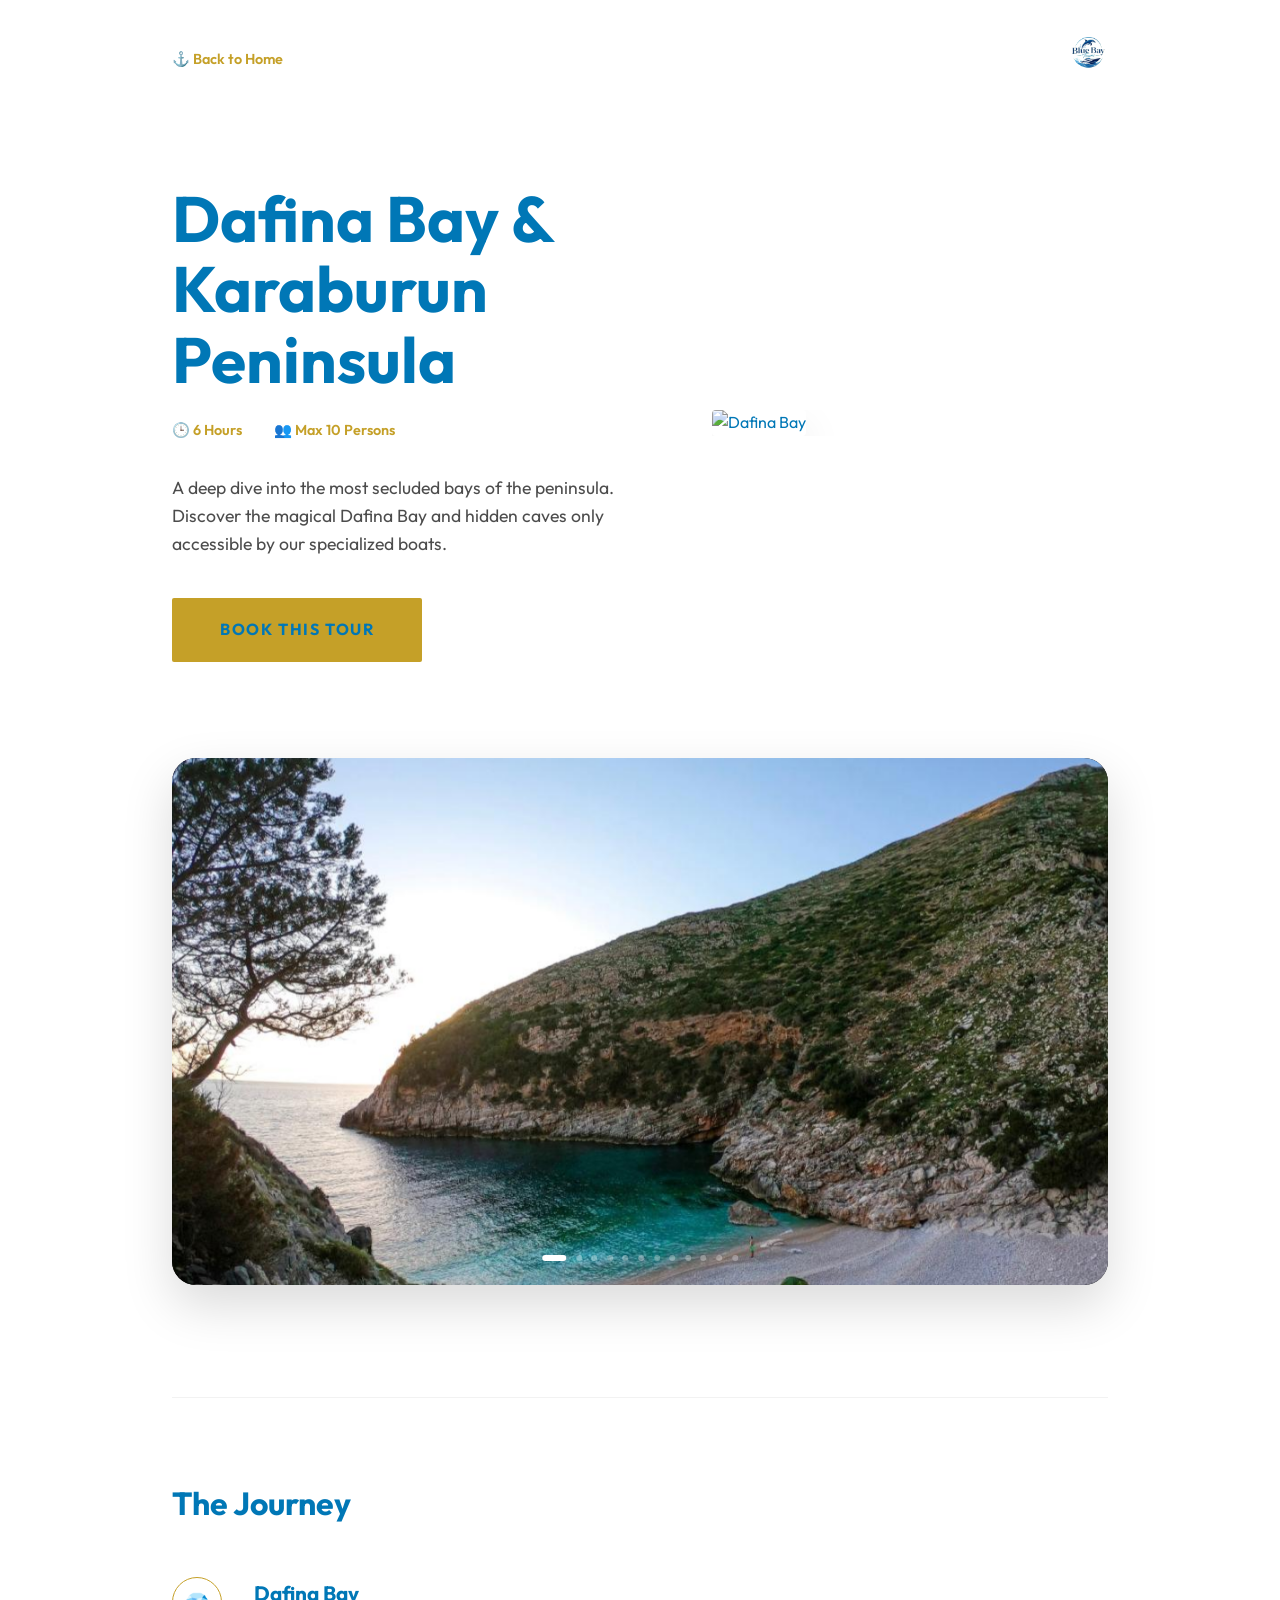
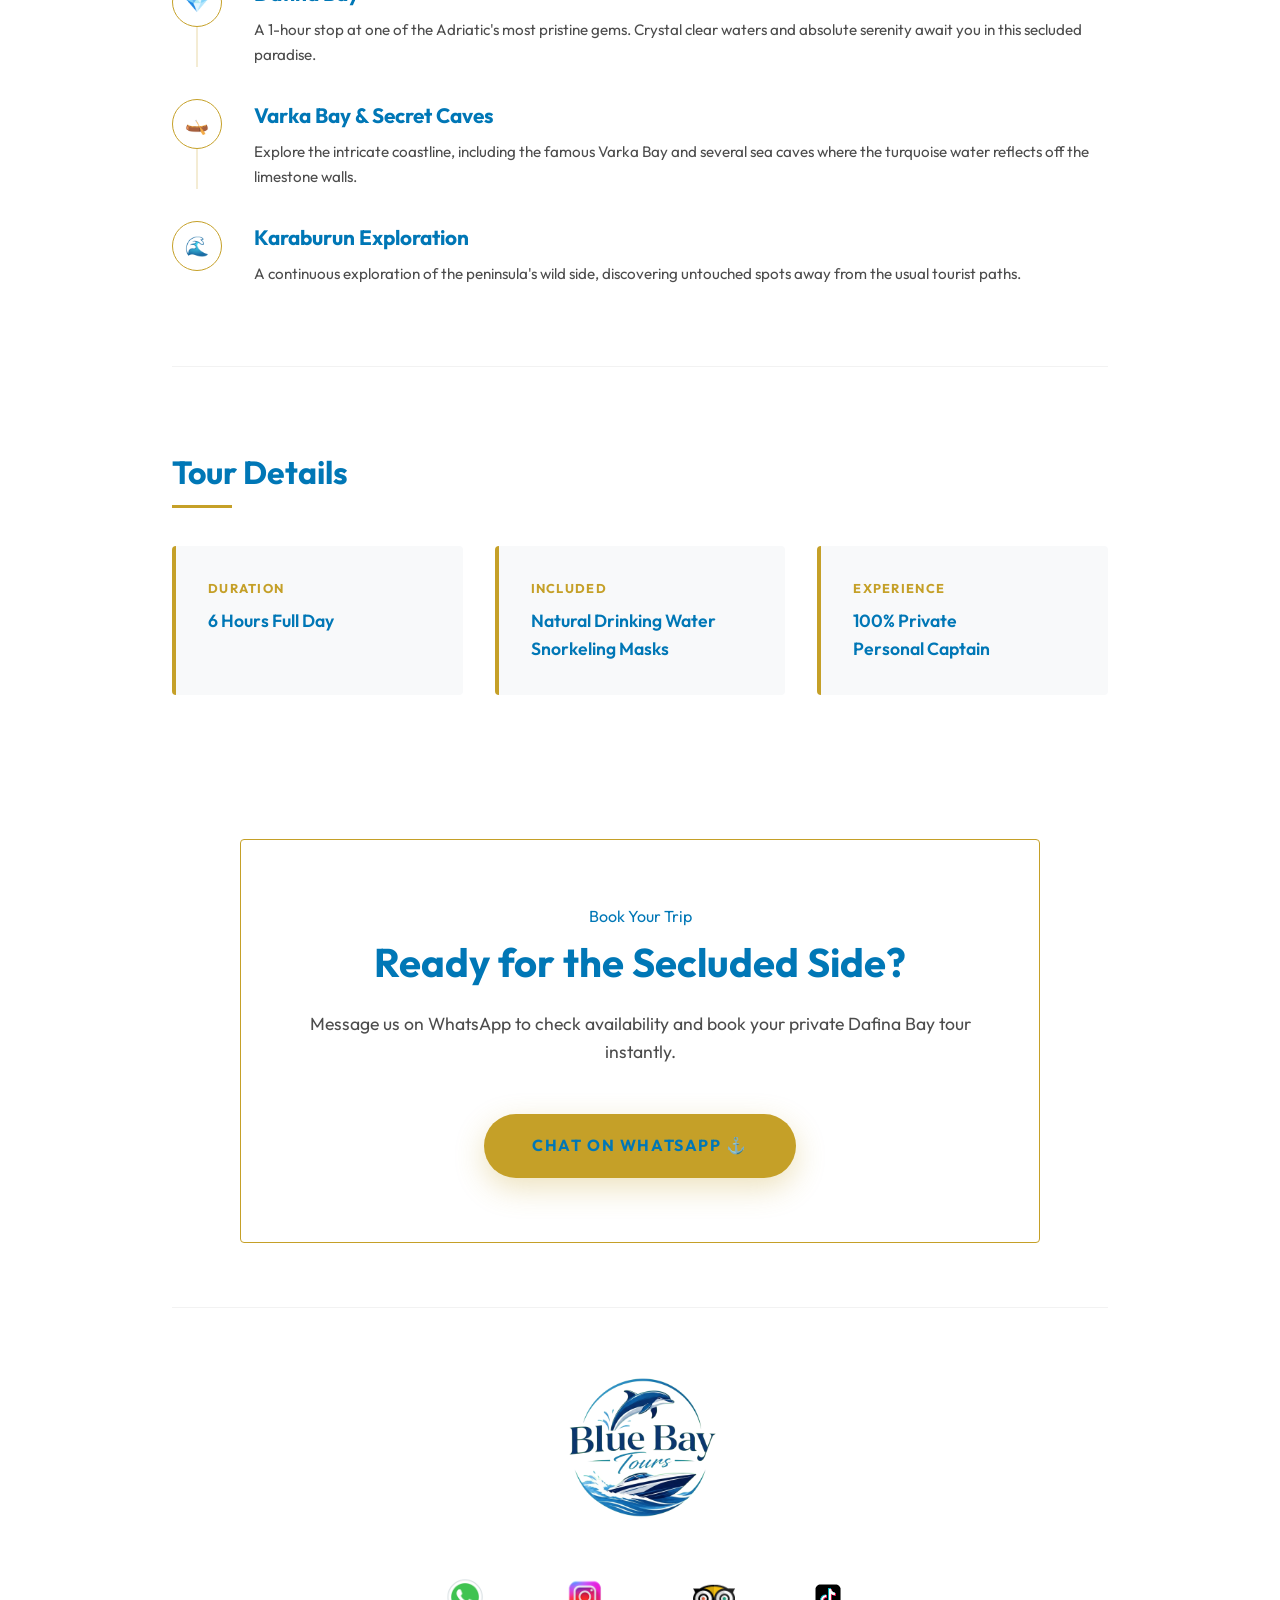
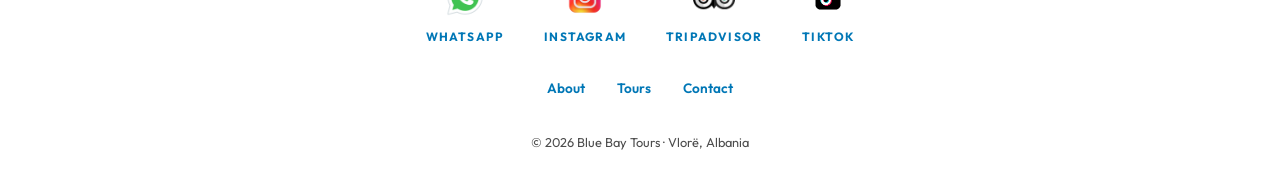
==== commit aa65c5e2: "Update footers with TikTok and TripAdvisor links, fix tour display image paths" ====
--- a/dafina-bay-tour.html
+++ b/dafina-bay-tour.html
@@ -224,6 +224,14 @@
         <img src="icons8-instagram-94.png" alt="Instagram">
         <span>Instagram</span>
       </a>
+      <a href="https://www.tripadvisor.com/Attraction_Review-g678774-d33150399-Reviews-Blue_Bay_Tours_Vlora-Vlore_Vlore_County.html" target="_blank" class="social-item">
+        <img src="icons8-tripadvisor-96.png" alt="TripAdvisor">
+        <span>TripAdvisor</span>
+      </a>
+      <a href="https://www.tiktok.com/@blue_bay_tours" target="_blank" class="social-item">
+        <img src="tik tok.png" alt="TikTok">
+        <span>TikTok</span>
+      </a>
     </div>
 
     <div style="display: flex; justify-content: center; gap: 2rem; margin-bottom: 2rem;">
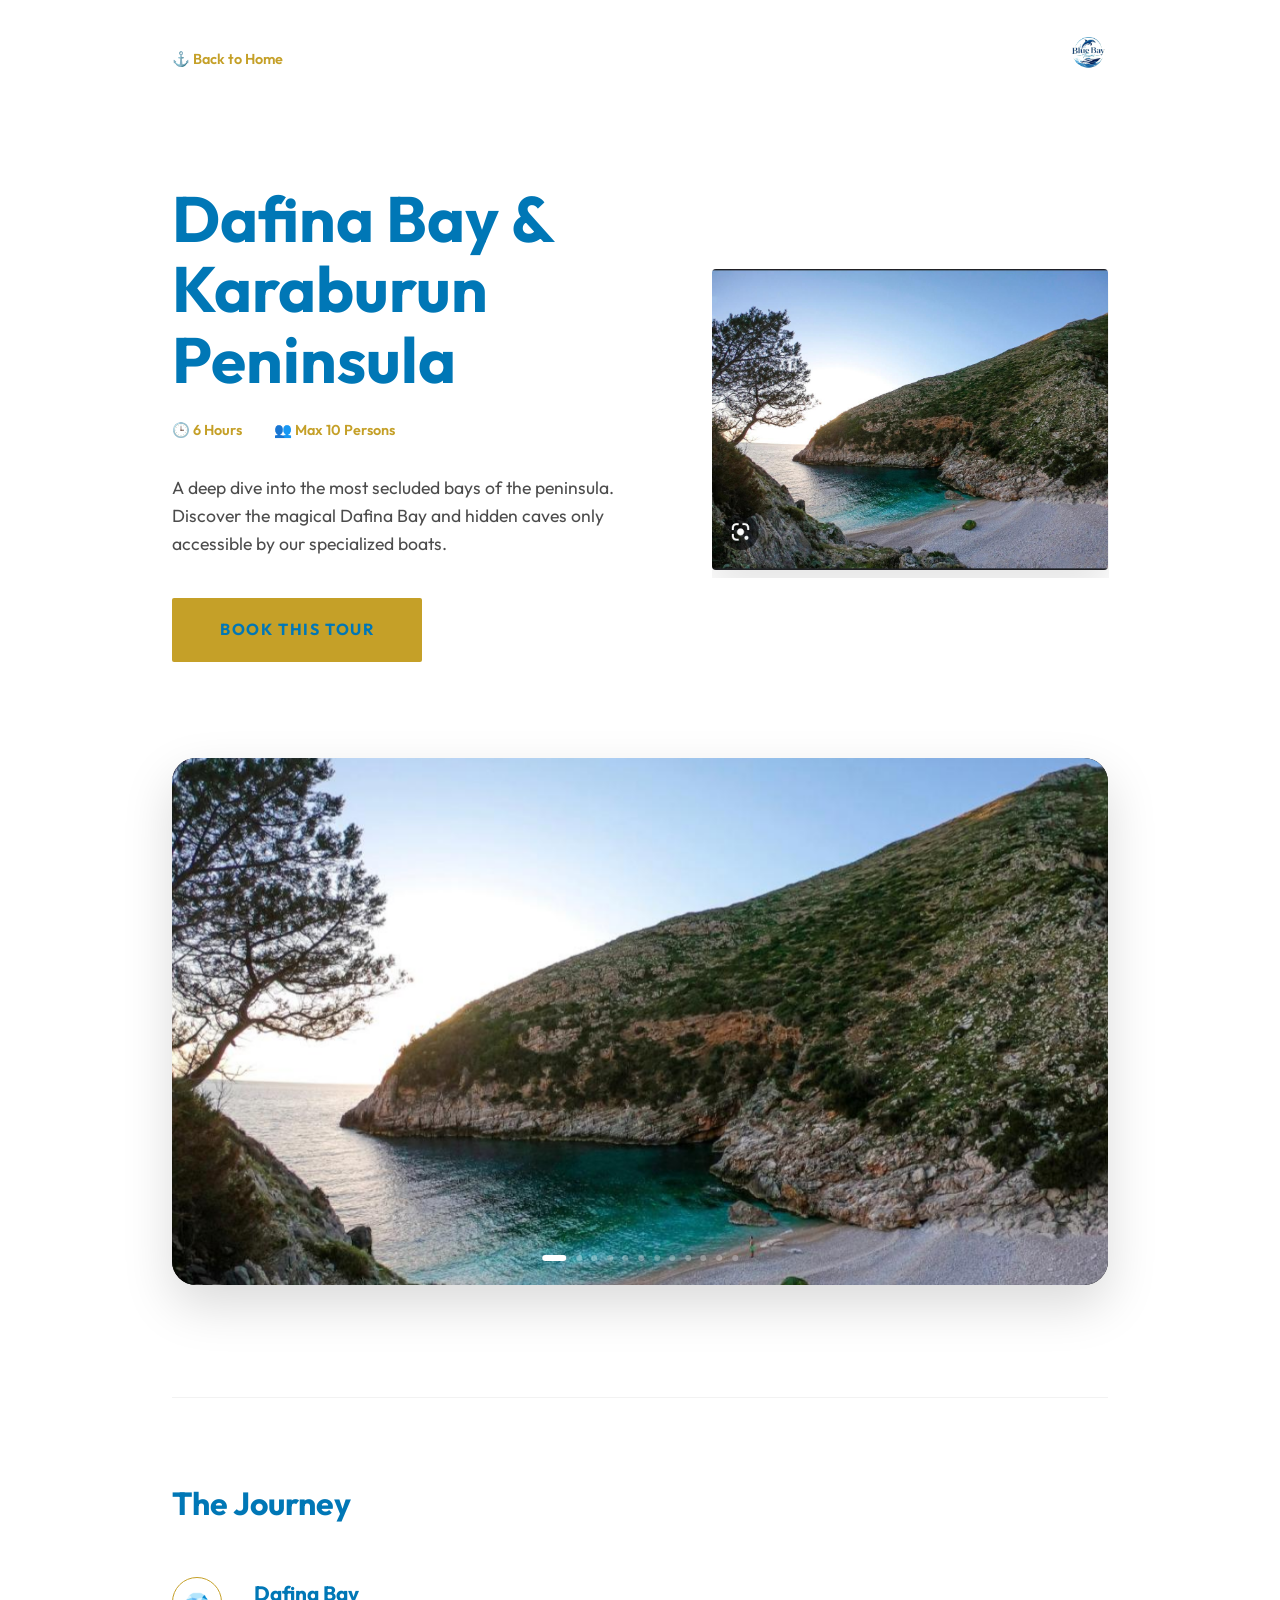
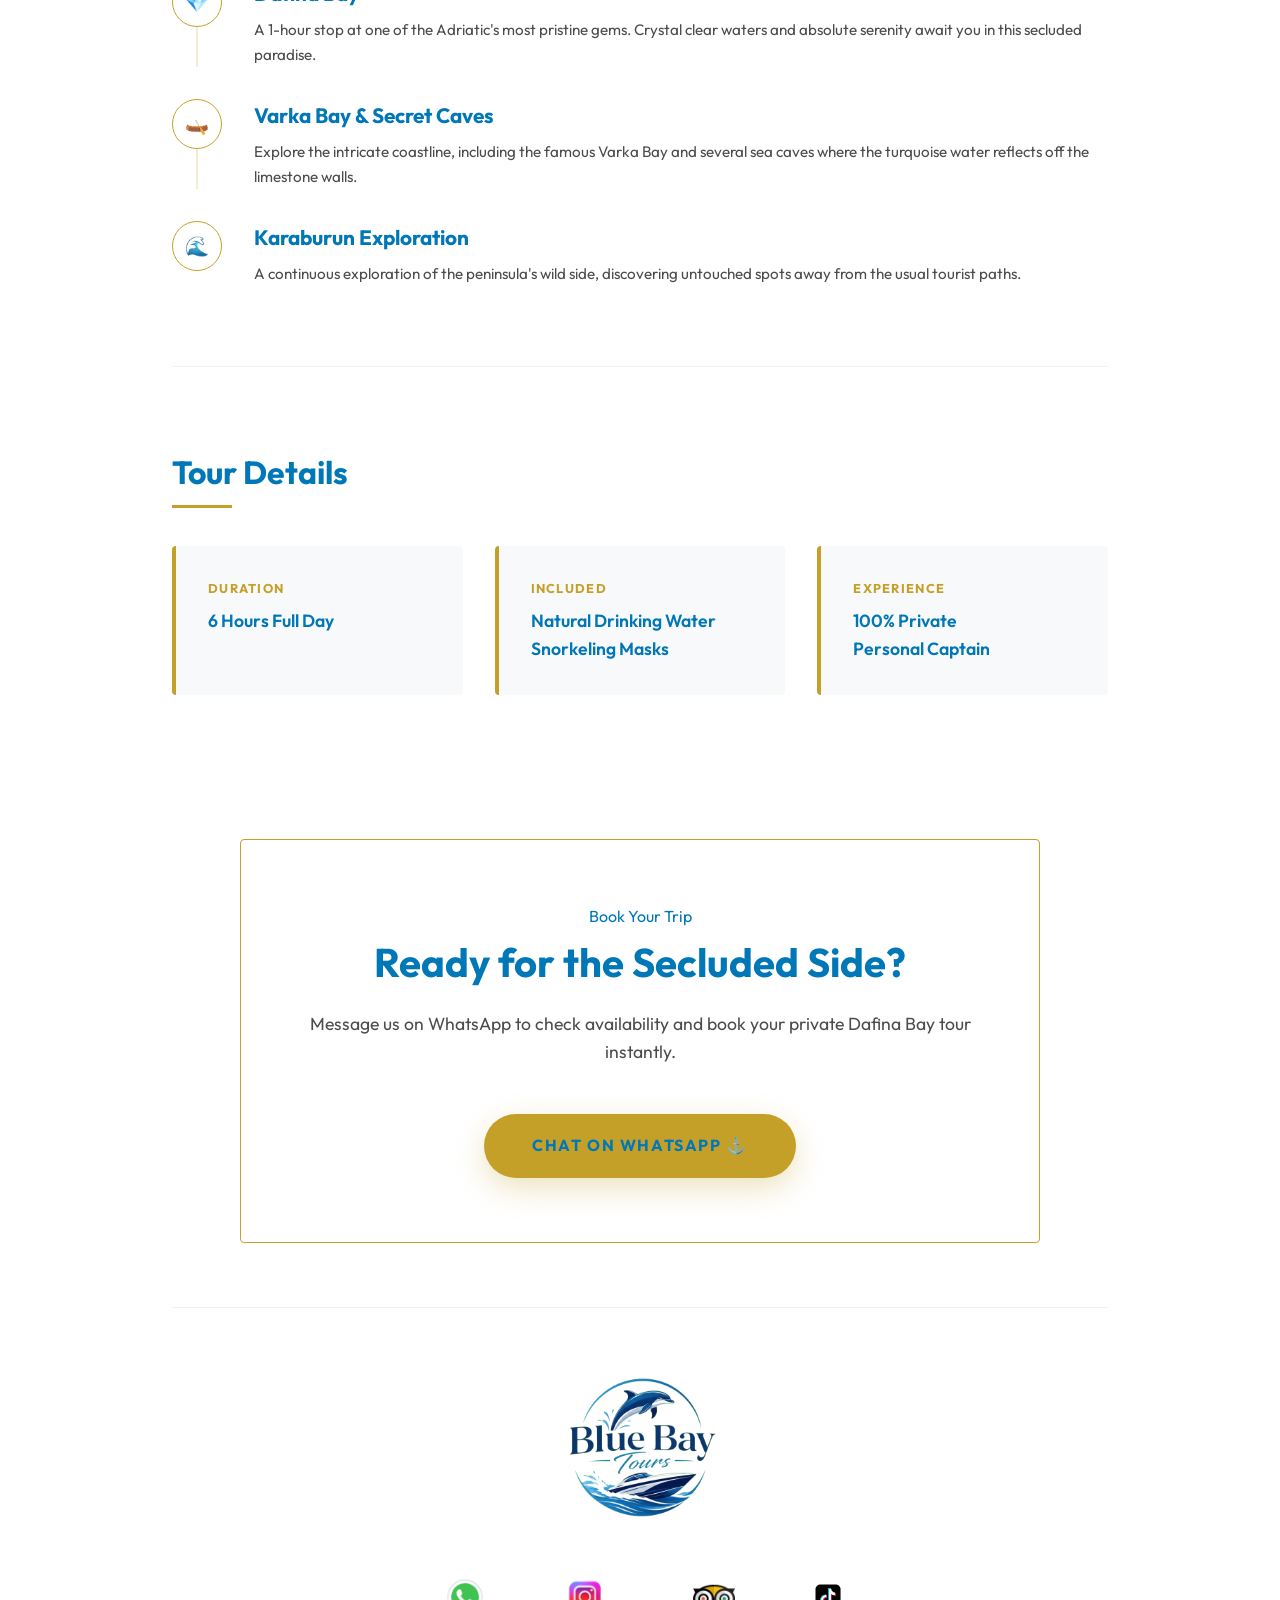
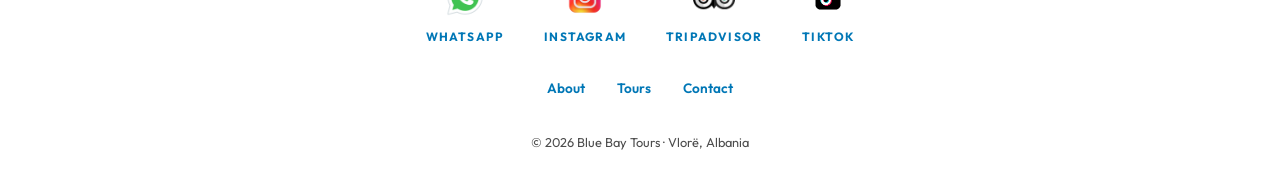
==== commit fb333102: "Fix image loading, fallback paths, and scroll reveal thresholds on desktop" ====
--- a/dafina-bay-tour.html
+++ b/dafina-bay-tour.html
@@ -145,7 +145,7 @@
       <a href="#book" class="btn-primary reveal reveal-up">Book This Tour</a>
     </div>
     <div class="hero-img-wrap reveal reveal-clip" data-tour-id="dafina">
-      <img src="tour3.jpeg" alt="Dafina Bay" class="hero-img">
+      <img src="dafina bay/display photo.jpeg" alt="Dafina Bay" class="hero-img">
     </div>
   </section>
 
@@ -253,7 +253,7 @@
         io.unobserve(e.target);
       }
     });
-  }, { threshold: 0.1 });
+  }, { threshold: 0.01 });
 
   function revealElement(el) {
     el.classList.add('visible');
